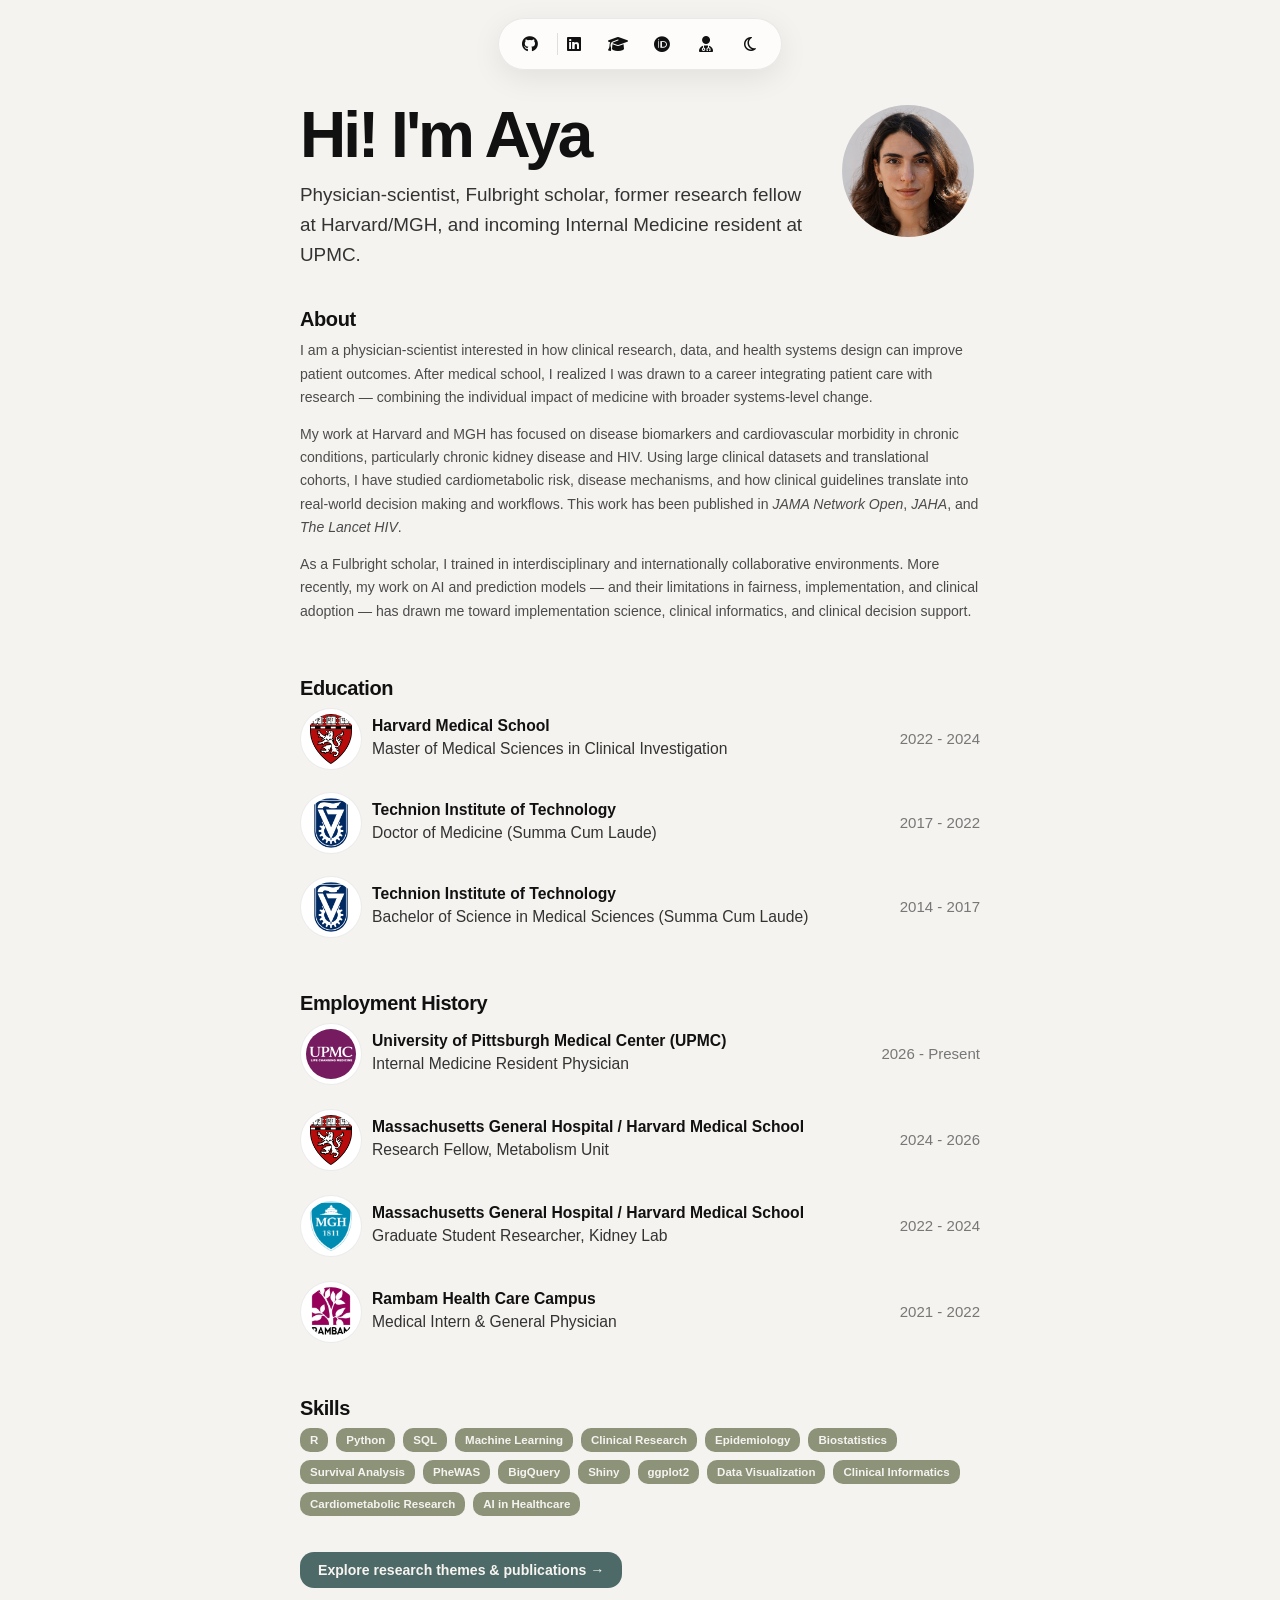
==== index_old.html @ 2aa6a473 "Refine research pages and add research navigation" ====
<!DOCTYPE html>
<html lang="en">

<head>
    <meta charset="UTF-8">
    <meta name="viewport" content="width=device-width, initial-scale=1.0">
    <title>Aya Awwad</title>
  
    <meta name="description" content="Physician-scientist, Fulbright scholar, and incoming Internal Medicine resident at UPMC.">
  
    <meta property="og:title" content="Aya Awwad">
    <meta property="og:description" content="Physician-scientist, Fulbright scholar, and incoming Internal Medicine resident at UPMC.">
    <meta property="og:image" content="https://ayaawwad.com/images/aya.jpg">
    <meta property="og:image:width" content="1200">
    <meta property="og:image:height" content="630">  
    <meta property="og:url" content="https://ayaawwad.com">
    <meta property="og:type" content="website">
  
    <meta name="twitter:card" content="summary_large_image">
    <meta name="twitter:title" content="Aya Awwad">
    <meta name="twitter:description" content="Physician-scientist, Fulbright scholar, and incoming Internal Medicine resident at UPMC.">
    <meta name="twitter:image" content="https://ayaawwad.com/images/aya.jpg">
    <script type="application/ld+json">
        {
          "@context": "https://schema.org",
          "@type": "Person",
          "name": "Aya Awwad",
          "url": "https://ayaawwad.com",
          "jobTitle": "Physician-Scientist",
          "affiliation": [
            {
              "@type": "Organization",
              "name": "UPMC"
            },
            {
              "@type": "Organization",
              "name": "Harvard Medical School"
            }
          ],
          "sameAs": [
            "https://www.linkedin.com/in/aya-awwad-88aaaa176",
            "https://scholar.google.com/citations?user=1AElDoIAAAAJ",
            "https://github.com/ayaawwad20"
          ]
        }
        </script>
        <link rel="canonical" href="https://ayaawwad.com/">
    <link
  rel="stylesheet"
  href="https://cdnjs.cloudflare.com/ajax/libs/font-awesome/6.5.1/css/all.min.css"
/>
    <link rel="stylesheet" href="style.css">
  </head>


  <body>
    <script>

        function toggleTheme() {
        
          document.body.classList.toggle("dark-mode");
        
          const icon = document.querySelector(".theme-toggle i");
        
          if (document.body.classList.contains("dark-mode")) {
        
            icon.classList.remove("fa-moon");
            icon.classList.add("fa-sun");
        
          } else {
        
            icon.classList.remove("fa-sun");
            icon.classList.add("fa-moon");
        
          }
        }
        
        </script>
    <nav class="top-nav">

        <a href="https://github.com/ayaawwad20" target="_blank" data-label="GitHub">
          <i class="fa-brands fa-github"></i>
        </a>
      
        <a href="https://www.linkedin.com/in/aya-awwad-88aaaa176" target="_blank" data-label="LinkedIn">
          <i class="fa-brands fa-linkedin"></i>
        </a>
      
        <a href="https://scholar.google.com/citations?user=1AElDoIAAAAJ&hl=en&citsig=ADIE8sl6V3aMluF4WUuGYQHpLJfs" target="_blank" data-label="Google Scholar">
          <i class="fa-solid fa-graduation-cap"></i>
        </a>

        <a href="https://orcid.org/0000-0003-4452-3498" target="_blank" data-label="ORCID">
            <i class="fa-brands fa-orcid"></i>
          </a>

          <a href="https://www.doximity.com/profiles/6b8c0387-9b6e-43c1-a150-05a322f0abd4/edit"
           target="_blank"
           data-label="Doximity">
             <i class="fa-solid fa-user-doctor"></i>
          </a>
      <!--
        <a href="files/Aya_Awwad_CV.pdf" target="_blank" data-label="Download CV">
          <i class="fa-regular fa-file-lines"></i>
        </a>
      
        <a href="mailto:aya.awad94@gmail.com" data-label="Email">
            <i class="fa-regular fa-envelope"></i>
          </a>
      -->
          <button class="theme-toggle"
          data-label="Toggle theme"
          onclick="toggleTheme()">
  
    <i class="fa-regular fa-moon"></i>
  
  </button>
      
      </nav>

    <div class="page">
      <main class="hero-container">
        <section class="hero-text">
          <h1>Hi! I'm Aya</h1>
  
          <p class="intro">
            Physician-scientist, Fulbright scholar, former research fellow at Harvard/MGH, 
            and incoming Internal Medicine resident at UPMC. 
          </p>
        </section>
  
        <section class="hero-image">
          <img src="images/aya.jpg" alt="Aya Awwad">
        </section>
      </main>
  
      <section class="about-section">
        <h2>About</h2>
        <p>
            I am a physician-scientist interested in how clinical research, data, and
            health systems design can improve patient outcomes. After medical school, I
            realized I was drawn to a career integrating patient care with research —
            combining the individual impact of medicine with broader systems-level change.
        </p>
            <p>
            My work at Harvard and MGH has focused on disease biomarkers and
            cardiovascular morbidity in chronic conditions, particularly chronic kidney
            disease and HIV. Using large clinical datasets and translational cohorts, I
            have studied cardiometabolic risk, disease mechanisms, and how clinical
            guidelines translate into real-world decision making and workflows. This work
            has been published in <i>JAMA Network Open</i>, <i>JAHA</i>, and
            <i>The Lancet HIV</i>.
        </p>
            <p>
            As a Fulbright scholar, I trained in interdisciplinary and internationally
            collaborative environments. More recently, my work on AI and prediction models
            — and their limitations in fairness, implementation, and clinical adoption —
            has drawn me toward implementation science, clinical informatics, and clinical
            decision support.
          </p>
      </section>
      
      <section class="education-section">
        <h2>Education</h2>
      
        <details class="education-item expandable-item">
            <summary>
              <img src="images/harvard.png" alt="Harvard Medical School logo">
          
              <div class="education-text">
                <h3>Harvard Medical School</h3>
                <p>Master of Medical Sciences in Clinical Investigation</p>
              </div>
          
              <span class="education-year">2022 - 2024</span>
            </summary>
          
            <div class="item-details">
              <p>
                Thesis-based Master of Medical Sciences in Clinical Investigation at Harvard
                 Medical School focused on clinical epidemiology, biostatistics, and
                 translational research methods. Graduate training was fully funded through the
                 <i>Fulbright Scholarship</i>. Awarded the <i>Gordon Williams Gold Medal</i> for Research
                 Excellence in recognition of outstanding achievement in clinical investigation
                 and translational research. Thesis work centered on cardiovascular risk,
                 biomarkers, and clinical outcomes using large-scale cohort data.
              </p>
            </div>
          </details>
      

          <details class="education-item expandable-item">
            <summary>
                <img src="images/technion.png" alt="Technion logo">
          
              <div class="education-text">
                <h3>Technion Institute of Technology</h3>
                <p>Doctor of Medicine (Summa Cum Laude)</p>
              </div>
          
              <span class="education-year">2017 - 2022</span>
            </summary>
          
            <div class="item-details">
              <p>
                Doctor of Medicine (MD), summa cum laude, from the Technion – Israel Institute
                of Technology. Medical training was grounded in broad, high-volume clinical
                exposure across inpatient and outpatient medicine, with early interests in
                cardiovascular disease, complex chronic illness, and evidence-based clinical
                decision making. Completed a clinical externship in Infectious Diseases at 
                Rhode Island Hospital in Providence, Rhode Island. 
              </p>
            </div>
          </details>

       
          <details class="education-item expandable-item">
            <summary>
                <img src="images/technion.png" alt="Technion logo">
          
              <div class="education-text">
                <h3>Technion Institute of Technology</h3>
                <p>Bachelor of Science in Medical Sciences (Summa Cum Laude)</p>
              </div>
          
              <span class="education-year">2014 - 2017</span>
            </summary>
          
            <div class="item-details">
              <p>
                Bachelor of Science in Medical Sciences (summa cum laude), 
                with foundational training in biomedical sciences, 
                human physiology, and evidence-based medicine.
              </p>
            </div>
          </details>

       
        
           
            
      
      </section>
      
      <section class="employment-section">
        <h2>Employment History</h2>
      
        <details class="employment-item expandable-item">

            <summary>
              <img src="images/UPMC.png" alt="UPMC logo">
          
              <div class="employment-text">
                <h3>University of Pittsburgh Medical Center (UPMC)</h3>
                <p>Internal Medicine Resident Physician</p>
              </div>
          
              <span class="employment-year">2026 - Present</span>
            </summary>
          
            <div class="item-details">
              <p>
                Incoming Internal Medicine resident in the International-Scholar/Clinician-Scientist Track at
                UPMC, with interests in cardiovascular medicine, clinical informatics and
                implementation science.
              </p>
            </div>
          
          </details>
      
          <details class="employment-item expandable-item">

            <summary>
              <img src="images/harvard.png" alt="Harvard logo">
          
              <div class="employment-text">
                <h3>Massachusetts General Hospital / Harvard Medical School</h3>
                <p>Research Fellow, Metabolism Unit</p>
              </div>
          
              <span class="employment-year">2024 - 2026</span>
            </summary>
          
            <div class="item-details">
                <p>
                    Conducted clinical and translational research focused on cardiovascular
                    morbidity, disease biomarkers, and cardiometabolic risk in populations living
                    with chronic conditions, particularly HIV and chronic kidney disease.
                    Trained under the mentorship of
                    <a href="https://researchers.mgh.harvard.edu/profile/820328/Steven-Grinspoon"
                       target="_blank">
                       Steven Grinspoon, MD
                    </a>,
                    internationally recognized clinical trialist, Chief of the MGH Metabolism
                    Unit, and chair of the NIH-funded REPRIEVE trial — the first large-scale
                    randomized trial studying statin therapy for primary cardiovascular prevention
                    in people living with HIV. Also trained at the Center for Biostatistics in
                    AIDS Research (CBAR) at the Harvard T.H. Chan School of Public Health, with
                    work spanning large-scale cohort analyses, predictive modeling, and studies
                    examining implementation of clinical guidelines and decision support tools.
                  </p>
            </div>
          
          </details>

          <details class="employment-item expandable-item">

            <summary>
              <img src="images/mgh.png" alt="MGH logo">
          
              <div class="employment-text">
                <h3>Massachusetts General Hospital / Harvard Medical School</h3>
                <p>Graduate Student Researcher, Kidney Lab</p>
              </div>
          
              <span class="employment-year">2022 - 2024</span>
            </summary>
          
            <div class="item-details">
              <p>
                Conducted thesis-based research under the mentorship of
                <a href="https://researchers.mgh.harvard.edu/profile/4311304/Sahir-Kalim"
                   target="_blank">
                   Sahir Kalim, MD, MMSc
                </a>,
                focused on carbamylation in chronic kidney disease and its implications
                for cardiovascular morbidity and disease progression. Thesis work,
                <i>“Carbamylation in Chronic Kidney Disease: Comparative Biomarker Analysis
                and Implications for Cardiovascular Disease,”</i> examined carbamylated
                proteins as emerging biomarkers of metabolic stress, inflammation, and
                cardiovascular risk in CKD using translational cohort data.
              </p>
            </div>
          
          </details>
      
          <details class="employment-item expandable-item">

            <summary>
              <img src="images/rambam.png" alt="Rambam logo">
          
              <div class="employment-text">
                <h3>Rambam Health Care Campus</h3>
                <p>Medical Intern & General Physician</p>
              </div>
          
              <span class="employment-year">2021 - 2022</span>
            </summary>
          
            <div class="item-details">
              <p>
                Completed rotating medical internship and worked as a general physician in
                one of Israel’s largest tertiary academic hospitals, with broad clinical
                exposure across inpatient and outpatient medicine, acute care, and
                multidisciplinary clinical teams.
              </p>
            </div>
          
          </details>
      </section>
    

      <section class="skills-section">
        <h2>Skills</h2>
      
        <div class="skills-grid">
      
          <span class="skill-pill">R</span>
          <span class="skill-pill">Python</span>
          <span class="skill-pill">SQL</span>
          <span class="skill-pill">Machine Learning</span>
          <span class="skill-pill">Clinical Research</span>
          <span class="skill-pill">Epidemiology</span>
          <span class="skill-pill">Biostatistics</span>
          <span class="skill-pill">Survival Analysis</span>
          <span class="skill-pill">PheWAS</span>
          <span class="skill-pill">BigQuery</span>
          <span class="skill-pill">Shiny</span>
          <span class="skill-pill">ggplot2</span>
          <span class="skill-pill">Data Visualization</span>
          <span class="skill-pill">Clinical Informatics</span>
          <span class="skill-pill">Cardiometabolic Research</span>
          <span class="skill-pill">AI in Healthcare</span>
      
        </div>
      </section>

      <div class="research-cta">
        <a href="research.html">
          Explore research themes & publications →
        </a>
      </div>

    </div>
      
</body>
      </html>
---- style.css ----
/* =========================================================
   GLOBAL
========================================================= */

body {
    margin: 0;
    background-color: #f5f3ef;
    color: #111111;
    font-family: 'Inter', sans-serif;
  }
  
  .page {
    max-width: 760px;
    margin: 0 auto;
    padding: 105px 40px 130px 40px;
    box-sizing: border-box;
    animation: pageFadeUp 0.9s ease both;
  }
  
  @keyframes pageFadeUp {
    from {
      opacity: 0;
      transform: translateY(18px);
    }
  
    to {
      opacity: 1;
      transform: translateY(0);
    }
  }
  
  
  /* =========================================================
     INDEX HERO
     (UNCHANGED — your homepage styling)
  ========================================================= */
  
  .hero-container {
    display: flex;
    align-items: flex-start;
    justify-content: flex-start;
    gap: 22px;
    margin-bottom: 38px;
  }
  
  .hero-text {
    max-width: 520px;
  }
  
  h1 {
    font-size: 4rem;
    line-height: 0.95;
    margin: 0 0 14px 0;
    font-weight: 700;
    letter-spacing: -3px;
  }
  
  .intro {
    font-size: 1.18rem;
    line-height: 1.6;
    color: #333333;
    margin: 0;
  }
  
  .hero-image img {
    width: 132px;
    height: 132px;
    object-fit: cover;
    object-position: center 12%;
    border-radius: 50%;
  }
  
  
  /* =========================================================
     SECTION TITLES
  ========================================================= */
  
  .about-section h2,
  .education-section h2,
  .employment-section h2,
  .skills-section h2 {
    font-size: 1.25rem;
    margin: 0 0 8px 0;
    font-weight: 700;
    letter-spacing: -0.4px;
  }
  
  
  /* =========================================================
     ABOUT
  ========================================================= */
  
  .about-section {
    max-width: 700px;
  }
  
  .about-section p {
    font-size: 0.88rem;
    line-height: 1.65;
    color: #4b4b4b;
    margin: 0 0 14px 0;
  }
  
  
  /* =========================================================
     EDUCATION
  ========================================================= */
  
  .education-section {
    max-width: 820px;
    margin-top: 54px;
  }
  
  .education-item {
    margin-bottom: 22px;
  }
  
  .education-item img {
    width: 50px;
    height: 50px;
    object-fit: contain;
    border-radius: 50%;
    background: #ffffff;
    border: 1px solid rgba(0, 0, 0, 0.08);
    padding: 5px;
  }
  
  .education-text h3 {
    font-size: 0.98rem;
    margin: 0 0 2px 0;
    font-weight: 700;
  }
  
  .education-text p {
    font-size: 0.98rem;
    margin: 0;
    color: #333333;
    line-height: 1.5;
  }
  
  .education-year {
    font-size: 0.94rem;
    color: #777777;
    white-space: nowrap;
  }
  
  
  /* =========================================================
     EMPLOYMENT
  ========================================================= */
  
  .employment-section {
    max-width: 760px;
    margin-top: 54px;
  }
  
  .employment-item {
    margin-bottom: 24px;
  }
  
  .employment-item img {
    width: 50px;
    height: 50px;
    object-fit: contain;
    border-radius: 50%;
    background: #ffffff;
    border: 1px solid rgba(0, 0, 0, 0.08);
    padding: 5px;
  }
  
  .employment-text h3 {
    font-size: 0.98rem;
    margin: 0 0 2px 0;
    font-weight: 700;
  }
  
  .employment-text p {
    font-size: 0.98rem;
    margin: 0;
    color: #333333;
    line-height: 1.5;
  }
  
  .employment-year {
    font-size: 0.94rem;
    color: #777777;
    white-space: nowrap;
  }
  
  
  /* =========================================================
     EXPANDABLE ITEMS
  ========================================================= */
  
  .expandable-item {
    display: block;
  }
  
  .expandable-item summary {
    display: grid;
    grid-template-columns: 56px 1fr auto;
    align-items: center;
    gap: 16px;
    cursor: pointer;
    list-style: none;
    position: relative;
  }
  
  .expandable-item summary::-webkit-details-marker {
    display: none;
  }
  
  .expandable-item summary::after {
    display: none;
  }
  
  .expandable-item .education-text h3::after,
  .expandable-item .employment-text h3::after {
    content: "›";
    display: inline-block;
    margin-left: 6px;
    opacity: 0;
    transform: translateX(-4px);
    color: #777777;
    transition:
      opacity 0.18s ease,
      transform 0.18s ease;
  }
  
  .expandable-item summary:hover .education-text h3::after,
  .expandable-item summary:hover .employment-text h3::after {
    opacity: 1;
    transform: translateX(0);
  }
  
  .expandable-item[open] .education-text h3::after,
  .expandable-item[open] .employment-text h3::after {
    opacity: 1;
    transform: rotate(90deg);
  }
  
  .item-details {
    margin-left: 72px;
    margin-top: 8px;
    margin-bottom: 16px;
    max-width: 560px;
  }
  
  .item-details p {
    font-size: 0.88rem;
    line-height: 1.65;
    color: #777777;
    margin: 0;
  }
  
  
  /* =========================================================
     SKILLS
  ========================================================= */
  
  .skills-section {
    max-width: 760px;
    margin-top: 54px;
  }
  
  .skills-grid {
    display: flex;
    flex-wrap: wrap;
    gap: 8px;
  }
  
  .skill-pill {
    background: #8C9379;
    color: #f5f3ef;
    padding: 6px 10px;
    border-radius: 10px;
    font-size: 0.72rem;
    font-weight: 600;
    transition:
      transform 0.18s ease,
      opacity 0.18s ease;
  }
  
  .skill-pill:hover {
    transform: translateY(-2px);
  }
  
  /* =========================================================
   RESEARCH CTA
========================================================= */

.research-cta a {
    display: inline-flex;
    align-items: center;
    gap: 8px;
    margin-top: 36px;
    padding: 10px 18px;
  
    background: #4D6A68  /*#2C5451*/;
    color: #f8f5f1;
  
    text-decoration: none;
    font-size: 0.88rem;
    font-weight: 600;
  
    border-radius: 14px;
  
    transition:
      transform 0.18s ease,
      opacity 0.18s ease,
      box-shadow 0.18s ease;
  }
  
  .research-cta a:hover {
    transform: translateY(-2px);
    opacity: 0.92;
    box-shadow: 0 10px 22px rgba(159, 75, 52, 0.18);
  }
  
  /* =========================================================
     NAVBAR
  ========================================================= */
  
  .top-nav {
    position: fixed;
    top: 18px;
    left: 50%;
    transform: translateX(-50%);
    display: flex;
    align-items: center;
    gap: 10px;
    padding: 8px 14px;
    background: rgba(255, 255, 255, 0.75);
    backdrop-filter: blur(14px);
    -webkit-backdrop-filter: blur(14px);
    border: 1px solid rgba(0, 0, 0, 0.08);
    border-radius: 999px;
    box-shadow: 0 8px 30px rgba(0, 0, 0, 0.08);
    z-index: 1000;
  }
  
  .top-nav::after {
    content: "";
    position: absolute;
    left: 58px;
    top: 50%;
    transform: translateY(-50%);
    width: 1px;
    height: 22px;
    background: rgba(0, 0, 0, 0.12);
  }
  
  .top-nav a,
  .theme-toggle {
    position: relative;
    display: flex;
    align-items: center;
    justify-content: center;
    width: 34px;
    height: 34px;
    color: #111111;
    background: transparent;
    border: none;
    text-decoration: none;
    font-size: 1rem;
    border-radius: 999px;
    cursor: pointer;
    transition:
      transform 0.18s ease,
      background 0.18s ease,
      opacity 0.18s ease;
  }
  
  .top-nav i {
    font-size: 1rem;
  }
  
  .top-nav a:hover,
  .theme-toggle:hover {
    background: rgba(0, 0, 0, 0.06);
    transform: scale(1.18) translateY(-3px);
  }
  
  .top-nav a::after,
  .theme-toggle::after {
    content: attr(data-label);
    position: absolute;
    top: 44px;
    left: 50%;
    transform: translateX(-50%) translateY(-4px);
    background: #111111;
    color: white;
    font-size: 0.7rem;
    font-weight: 500;
    white-space: nowrap;
    padding: 6px 8px;
    border-radius: 8px;
    opacity: 0;
    pointer-events: none;
    transition:
      opacity 0.15s ease,
      transform 0.15s ease;
  }
  
  .top-nav a:hover::after,
  .theme-toggle:hover::after {
    opacity: 1;
    transform: translateX(-50%) translateY(0);
  }
  
  
  /* =========================================================
     DARK MODE
  ========================================================= */
  
  .dark-mode {
    background-color: #111111;
    color: #f5f3ef;
  }
  
  .dark-mode .intro,
  .dark-mode .about-section p,
  .dark-mode .education-text p,
  .dark-mode .employment-text p,
  .dark-mode .item-details p {
    color: #d1d1d1;
  }
  
  .dark-mode .education-year,
  .dark-mode .employment-year {
    color: #a9a9a9;
  }
  
  .dark-mode .education-item img,
  .dark-mode .employment-item img {
    background: #f5f3ef;
  }
  
  .dark-mode .skill-pill {
    background: #f5f3ef;
    color: #111111;
  }
  
  .dark-mode .top-nav {
    background: rgba(30, 30, 30, 0.75);
    border: 1px solid rgba(255, 255, 255, 0.12);
  }
  
  .dark-mode .top-nav::after {
    background: rgba(255, 255, 255, 0.18);
  }
  
  .dark-mode .top-nav a,
  .dark-mode .theme-toggle {
    color: #f5f3ef;
  }
  
  .dark-mode .top-nav a:hover,
  .dark-mode .theme-toggle:hover {
    background: rgba(255, 255, 255, 0.1);
  }
  
  
  /* =========================================================
     RESEARCH LANDING PAGE
     (research.html)
  ========================================================= */
  
  .page.research-landing-page {
    max-width: 760px;
    padding: 105px 40px 130px 40px;
  }
  
  .research-landing-page .research-hero {
    margin-bottom: 48px;
  }
  
  .research-landing-page .eyebrow {
    font-size: 0.72rem;
    text-transform: uppercase;
    letter-spacing: 0.18em;
    color: #777777;
    margin: 0 0 18px 0;
    font-weight: 700;
  }
  
  /* SMALLER TITLE */
  
  .research-landing-page .research-hero h1 {
    font-size: 3rem;
    line-height: 0.96;
    letter-spacing: -2.4px;
    max-width: 760px;
    margin: 0 0 14px 0;
  }
  
  .research-landing-page .research-intro {
    max-width: 700px;
    font-size: 1.05rem;
    line-height: 1.7;
    color: #3d3d3d;
    margin: 0;
  }
  
  
  /* =========================================================
     RESEARCH CARDS
  ========================================================= */
  
  .research-card-grid {
    display: grid;
    grid-template-columns: 1fr 1fr;
    gap: 22px;
    margin-top: 34px;
  }
  
  .research-image-card {
    position: relative;
    display: block;
    overflow: hidden;
    min-height: 190px;
    border-radius: 24px;
    color: inherit;
    text-decoration: none;
    border: 1px solid rgba(0, 0, 0, 0.08);
    transition:
      transform 0.18s ease,
      box-shadow 0.18s ease;
  }
  
  .research-image-card:hover {
    transform: translateY(-4px);
    box-shadow: 0 14px 34px rgba(0, 0, 0, 0.08);
  }
  
  .research-image-card img {
    position: absolute;
    inset: 0;
    width: 100%;
    height: 100%;
    object-fit: cover;
    display: block;
  }
  
  .research-card-text {
    position: relative;
    z-index: 2;
    min-height: 190px;
    display: flex;
    flex-direction: column;
    justify-content: flex-start;
    padding: 24px 26px;
  
    background:
    linear-gradient(
      to right,
      rgba(245, 243, 239, 0.97) 0%,
      rgba(245, 243, 239, 0.93) 46%,
      rgba(245, 243, 239, 0.68) 72%,
      rgba(245, 243, 239, 0.38) 88%,
      rgba(245, 243, 239, 0.18) 100%
    );
  }
  
  .research-card-text h2 {
    font-size: 1.45rem;
    line-height: 1.08;
    letter-spacing: -0.7px;
    margin: 0 0 12px 0;
    max-width: 360px;
  }
  
  .research-card-text p {
    font-size: 0.86rem;
    line-height: 1.58;
    color: #3f3f3f;
    max-width: 190px;
    margin: 0 0 20px 0;
  }
  
  .research-card-text span {
    margin-top: auto;
    width: fit-content;
    padding: 8px 12px;
    border-radius: 999px;
    background:   rgba(80, 45, 25, 0.78);
    color: #f5f3ef;
    font-size: 0.76rem;
    font-weight: 700;
  }
  
  
  /* =========================================================
     RESEARCH THEME PAGES
     (Carbamylation / HIV)
  ========================================================= */
  
  .page.research-page:not(.research-landing-page) {
    max-width: 980px;
  }
  
  .research-breadcrumb {
    display: flex;
    align-items: center;
    gap: 10px;
    margin-bottom: 26px;
    font-size: 0.8rem;
    color: #777777;
  }
  
  .research-breadcrumb a {
    color: inherit;
    text-decoration: none;
  }
  
  .research-breadcrumb p {
    margin: 0;
  }
  
  .research-page:not(.research-landing-page) .research-hero {
    margin-bottom: 54px;
  }
  
  .research-page:not(.research-landing-page) .eyebrow {
    font-size: 0.72rem;
    text-transform: uppercase;
    letter-spacing: 0.18em;
    color: #777777;
    margin: 0 0 18px 0;
    font-weight: 700;
  }
  
  /* SMALLER TITLES */
  
  .research-page:not(.research-landing-page) .research-hero h1 {
    font-size: 3rem;
    line-height: 0.96;
    letter-spacing: -2.4px;
    max-width: 760px;
    margin: 0 0 14px 0;
  }
  
  .research-page:not(.research-landing-page) .research-intro {
    max-width: 720px;
    font-size: 1.05rem;
    line-height: 1.7;
    color: #3d3d3d;
    margin: 0;
  }
  
  

  /* =========================================================
   PUBLICATION CARDS
========================================================= */

.publication-section-intro {
    margin-bottom: 28px;
  }
  
  .publication-section-intro h2 {
    font-size: 1.15rem;
    margin: 0 0 8px 0;
  }
  
  .publication-section-intro p {
    font-size: 0.88rem;
    line-height: 1.65;
    color: #666666;
    margin: 0;
  }
  
  .publication-list {
    display: grid;
    gap: 18px;
  }
  
  .publication-card {
    background: rgba(255, 255, 255, 0.55);
    border: 1px solid rgba(0, 0, 0, 0.08);
    border-radius: 20px;
    padding: 24px;
  
    transition:
      transform 0.18s ease,
      box-shadow 0.18s ease,
      background 0.18s ease;
  }
  
  .publication-card:hover {
    transform: translateY(-3px);
    box-shadow: 0 12px 28px rgba(0, 0, 0, 0.08);
    background: rgba(255, 255, 255, 0.78);
  }
  
  .featured-publication {
    display: grid;
    grid-template-columns: 72px 1fr;
    gap: 22px;
  }
  
  .pub-image {
    width: 72px;
    height: 72px;
    border-radius: 18px;
    overflow: hidden;
    background: #ebe6df;
    border: 1px solid rgba(0, 0, 0, 0.06);
    flex-shrink: 0;
  }
  
  .pub-image img {
    width: 100%;
    height: 100%;
    object-fit: cover;
    display: block;
    transition: transform 0.35s ease;
  }
  
  .publication-card:hover .pub-image img {
    transform: scale(1.04);
  }
  
  .pub-type {
    font-size: 0.68rem;
    text-transform: uppercase;
    letter-spacing: 0.14em;
    color: #9a6b54;
    font-weight: 700;
    margin: 0 0 8px 0;
  }
  
  .publication-card h3 {
    font-size: 1rem;
    line-height: 1.35;
    margin: 0 0 8px 0;
    letter-spacing: -0.2px;
  }
  
  .pub-meta {
    font-size: 0.82rem;
    color: #8a6b5b;
    margin: 0 0 12px 0;
  }
  
  .publication-card p {
    font-size: 0.88rem;
    line-height: 1.65;
    color: #4b4b4b;
    margin: 0;
  }
  
  .why-matters {
    margin-top: 16px;
    padding: 14px 16px;
    border-radius: 14px;
    background: rgba(154, 107, 84, 0.08);
  }
  
  .why-matters strong {
    display: block;
    font-size: 0.78rem;
    margin-bottom: 6px;
    color: #111111;
  }
  
  .why-matters p {
    font-size: 0.82rem;
    color: #555555;
    margin: 0;
  }
  
  .pub-links {
    display: flex;
    gap: 14px;
    margin-top: 16px;
  }
  
  .pub-links a {
    font-size: 0.78rem;
    color: #8C9379;
    text-decoration: none;
    border-bottom: 1px solid rgba(0, 0, 0, 0.35);
    padding-bottom: 2px;
  }
  
  .pub-links a:hover {
    opacity: 0.65;
  }
  
  /* =========================================================
   BACK TO RESEARCH LINK
========================================================= */

.research-back-link {
    margin-top: 42px;
  }
  
  .research-back-link a {
    display: inline-flex;
    align-items: center;
    gap: 8px;
  
    font-size: 0.9rem;
    font-weight: 500;
  
    color: #7d5b49;
    text-decoration: none;
  
    border-bottom: 1px solid rgba(125, 91, 73, 0.28);
    padding-bottom: 2px;
  
    transition:
      opacity 0.18s ease,
      transform 0.18s ease;
  }
  
  .research-back-link a:hover {
    opacity: 0.68;
    transform: translateX(-2px);
  }
  /* =========================================================
     MOBILE
  ========================================================= */
  
  @media (max-width: 768px) {
  
    .page,
    .page.research-landing-page,
    .page.research-page {
      max-width: 100%;
      padding: 90px 24px 90px 24px;
    }
  
    .hero-container {
      flex-direction: column-reverse;
      gap: 24px;
      margin-bottom: 42px;
    }
  
    h1 {
      font-size: 3.2rem;
      letter-spacing: -2px;
    }
  
    .research-landing-page .research-hero h1,
    .research-page:not(.research-landing-page) .research-hero h1 {
      font-size: 2.2rem;
      letter-spacing: -1.5px;
    }
  
    .research-card-grid {
      grid-template-columns: 1fr;
    }
  
    .featured-publication {
      grid-template-columns: 1fr;
    }
  
  }
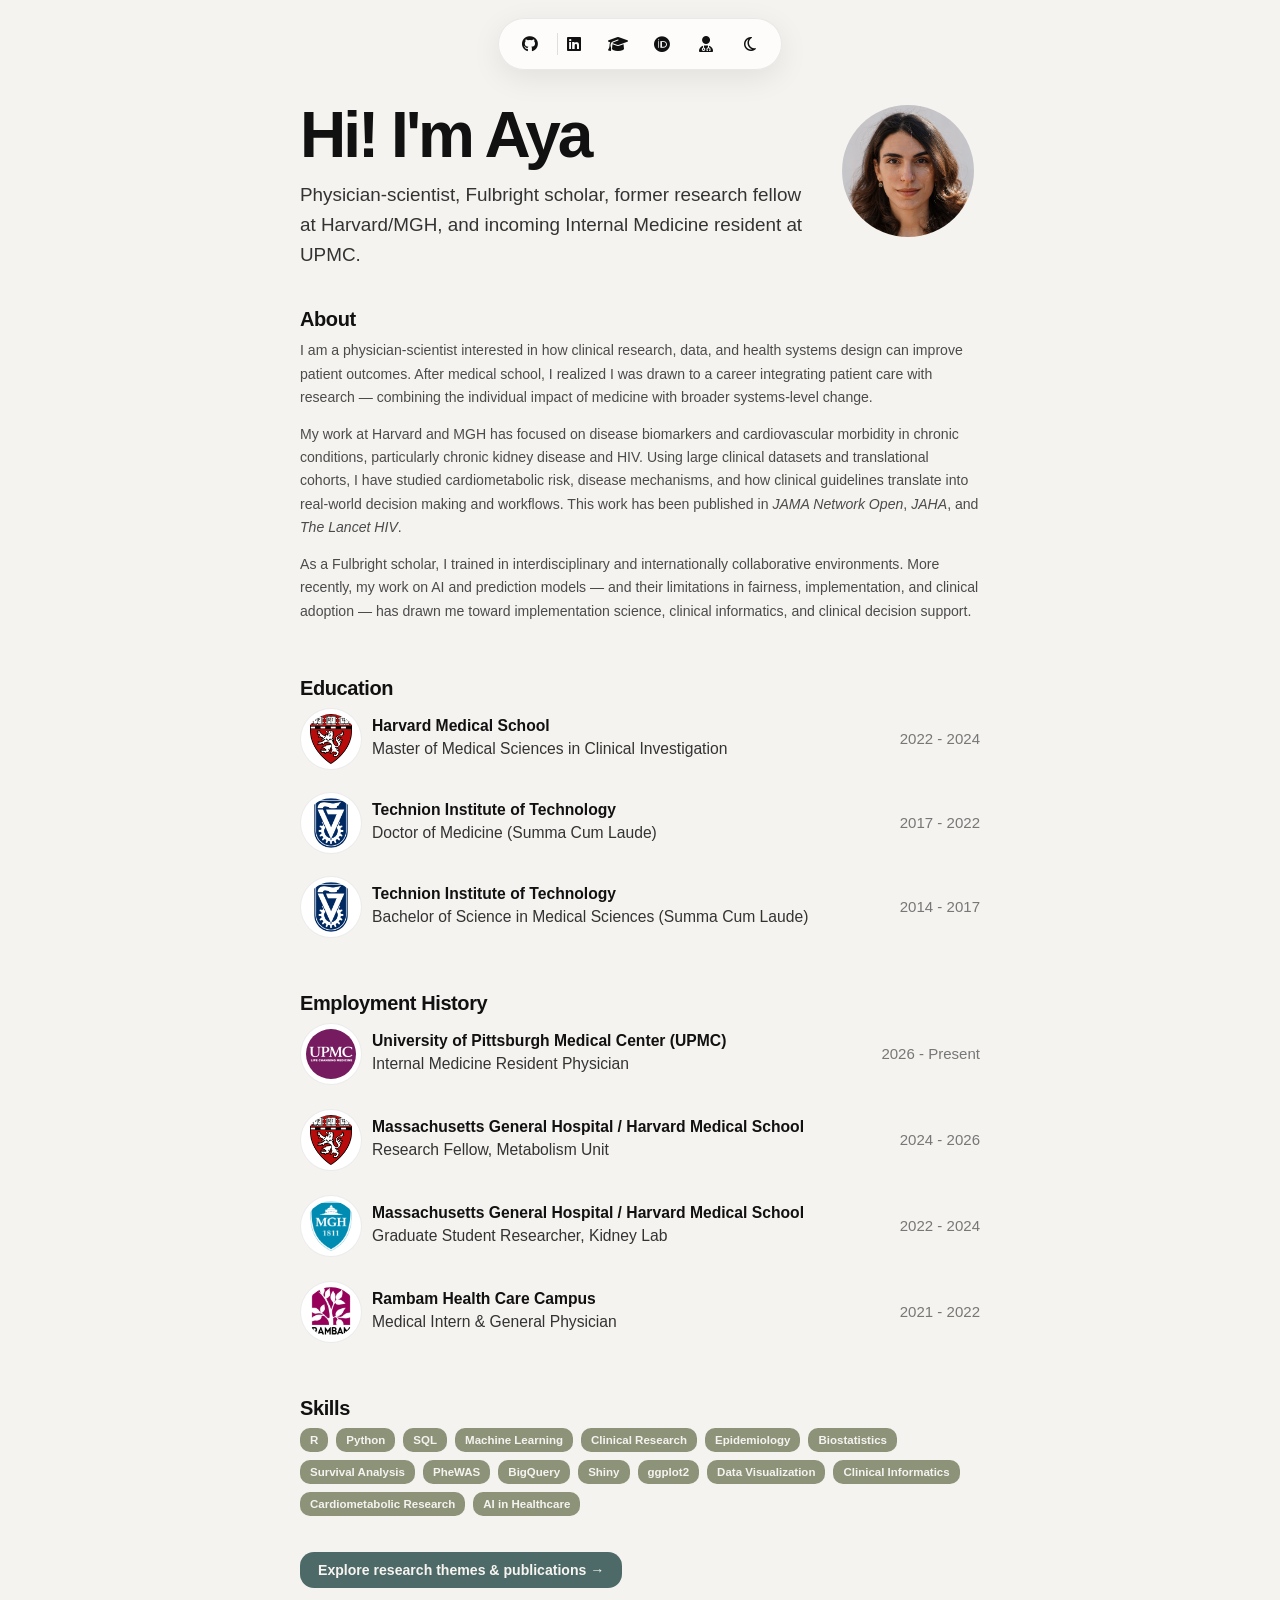
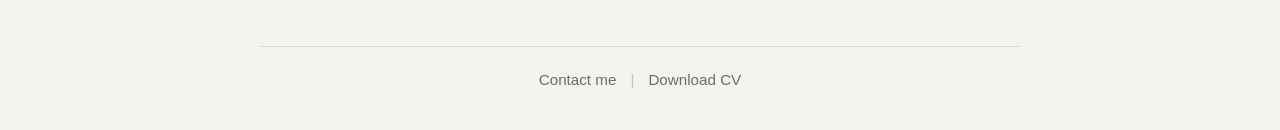
==== commit 84d20bbf: "Refine research page footer spacing and contact section" ====
--- a/index_old.html
+++ b/index_old.html
@@ -236,10 +236,6 @@
           </details>
 
        
-        
-           
-            
-      
       </section>
       
       <section class="employment-section">
@@ -392,7 +388,13 @@
       </div>
 
     </div>
-      
+  
+    <div class="bottom-links">
+      <a href="mailto:aya.awad94@gmail.com">Contact me</a>
+      <span>|</span>
+      <a href="files/Aya_Awwad_CV.pdf" target="_blank">Download CV</a>
+    </div>
+    
 </body>
       </html>
 
--- a/style.css
+++ b/style.css
@@ -12,7 +12,7 @@
   .page {
     max-width: 760px;
     margin: 0 auto;
-    padding: 105px 40px 130px 40px;
+    padding: 105px 40px 30px 40px;
     box-sizing: border-box;
     animation: pageFadeUp 0.9s ease both;
   }
@@ -32,7 +32,6 @@
   
   /* =========================================================
      INDEX HERO
-     (UNCHANGED — your homepage styling)
   ========================================================= */
   
   .hero-container {
@@ -468,7 +467,7 @@
   
   .page.research-landing-page {
     max-width: 760px;
-    padding: 105px 40px 130px 40px;
+    padding: 105px 40px 30px 40px;
   }
   
   .research-landing-page .research-hero {
@@ -857,4 +856,76 @@
       grid-template-columns: 1fr;
     }
   
+  }
+/* =========================================================
+   BOTTOM LINKS
+========================================================= */
+
+.bottom-links {
+    margin-top: 28px;
+    padding-top: 24px;
+    padding-bottom: 42px;
+  
+    border-top: 1px solid rgba(0, 0, 0, 0.10);
+  
+    max-width: 760px;
+    margin-left: auto;
+    margin-right: auto;
+  
+    display: flex;
+    justify-content: center;
+    align-items: center;
+    gap: 14px;
+  
+    font-size: 0.95rem;
+    color: #6b6b6b;
+  }
+  
+  .bottom-links a {
+    color: inherit;
+    text-decoration: none;
+    transition: opacity 0.18s ease;
+  }
+  
+  .bottom-links a:hover {
+    opacity: 0.6;
+  }
+  
+  .bottom-links span {
+    opacity: 0.35;
+  }
+
+/* =========================================================
+   RESEARCH PAGE FOOTER
+========================================================= */
+
+.research-footer {
+    margin-top: 20px;
+  
+    padding-top: 22px;
+    padding-bottom: 10px;
+  
+    border-top: 1px solid rgba(0, 0, 0, 0.08);
+  
+    max-width: 760px;
+    margin-left: auto;
+    margin-right: auto;
+  
+    display: flex;
+    justify-content: center;
+    align-items: center;
+  }
+  
+  .research-footer a {
+    color: #6f6f6f;
+    text-decoration: none;
+  
+    font-size: 0.92rem;
+    font-weight: 500;
+  
+    transition: opacity 0.18s ease;
+  }
+  
+  .research-footer a:hover {
+    opacity: 0.6;
   }
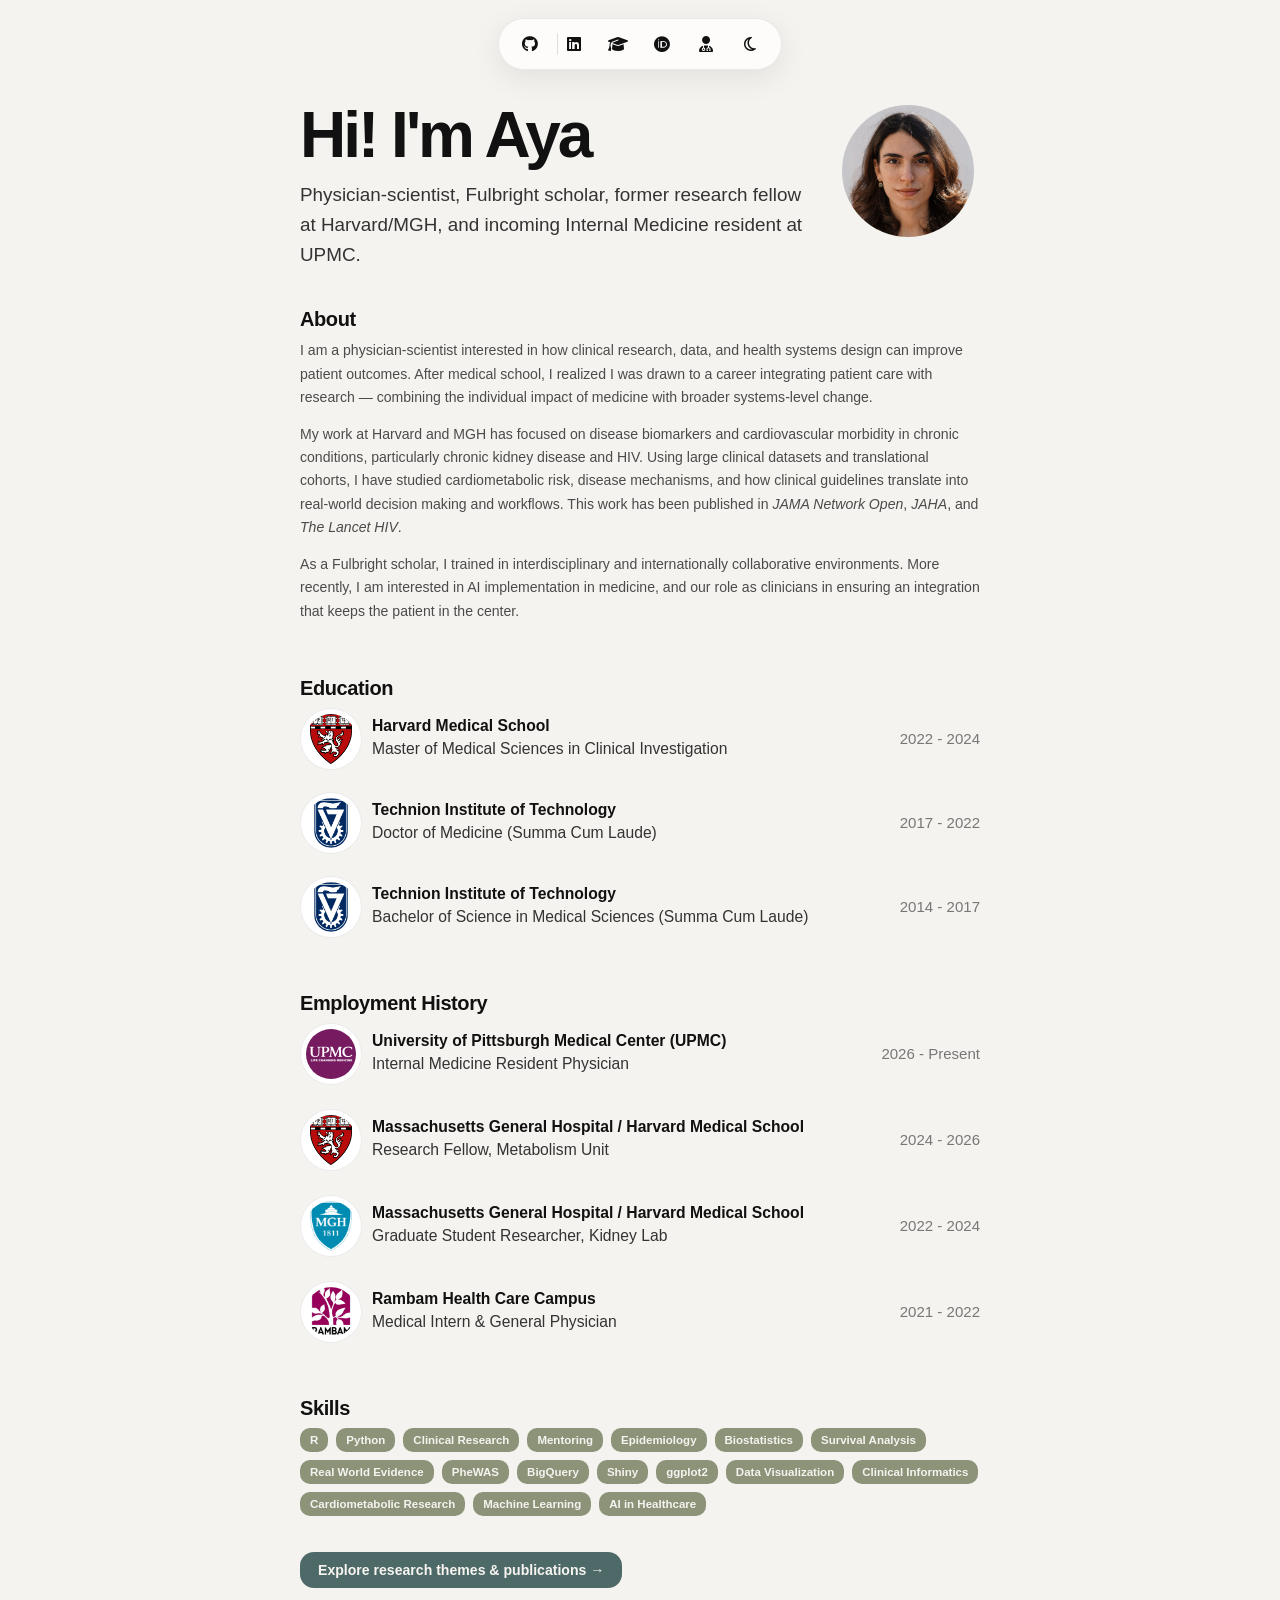
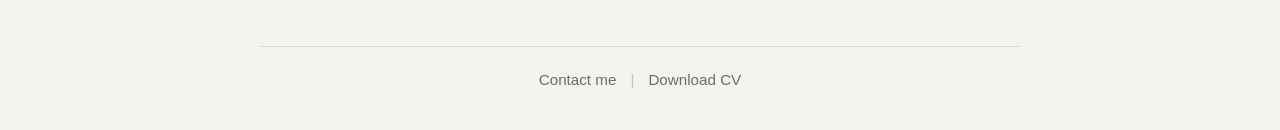
==== commit 5d88717a: "Add clinical informatics research page and update publication summaries" ====
--- a/index_old.html
+++ b/index_old.html
@@ -153,10 +153,9 @@
         </p>
             <p>
             As a Fulbright scholar, I trained in interdisciplinary and internationally
-            collaborative environments. More recently, my work on AI and prediction models
-            — and their limitations in fairness, implementation, and clinical adoption —
-            has drawn me toward implementation science, clinical informatics, and clinical
-            decision support.
+            collaborative environments. More recently, I am interested in AI implementation in medicine, 
+            and our role as clinicians in ensuring an integration that keeps the patient in the center.
+            
           </p>
       </section>
       
@@ -363,12 +362,12 @@
       
           <span class="skill-pill">R</span>
           <span class="skill-pill">Python</span>
-          <span class="skill-pill">SQL</span>
-          <span class="skill-pill">Machine Learning</span>
           <span class="skill-pill">Clinical Research</span>
+          <span class="skill-pill">Mentoring</span>
           <span class="skill-pill">Epidemiology</span>
           <span class="skill-pill">Biostatistics</span>
           <span class="skill-pill">Survival Analysis</span>
+          <span class="skill-pill">Real World Evidence</span>
           <span class="skill-pill">PheWAS</span>
           <span class="skill-pill">BigQuery</span>
           <span class="skill-pill">Shiny</span>
@@ -376,6 +375,7 @@
           <span class="skill-pill">Data Visualization</span>
           <span class="skill-pill">Clinical Informatics</span>
           <span class="skill-pill">Cardiometabolic Research</span>
+          <span class="skill-pill">Machine Learning</span>
           <span class="skill-pill">AI in Healthcare</span>
       
         </div>
